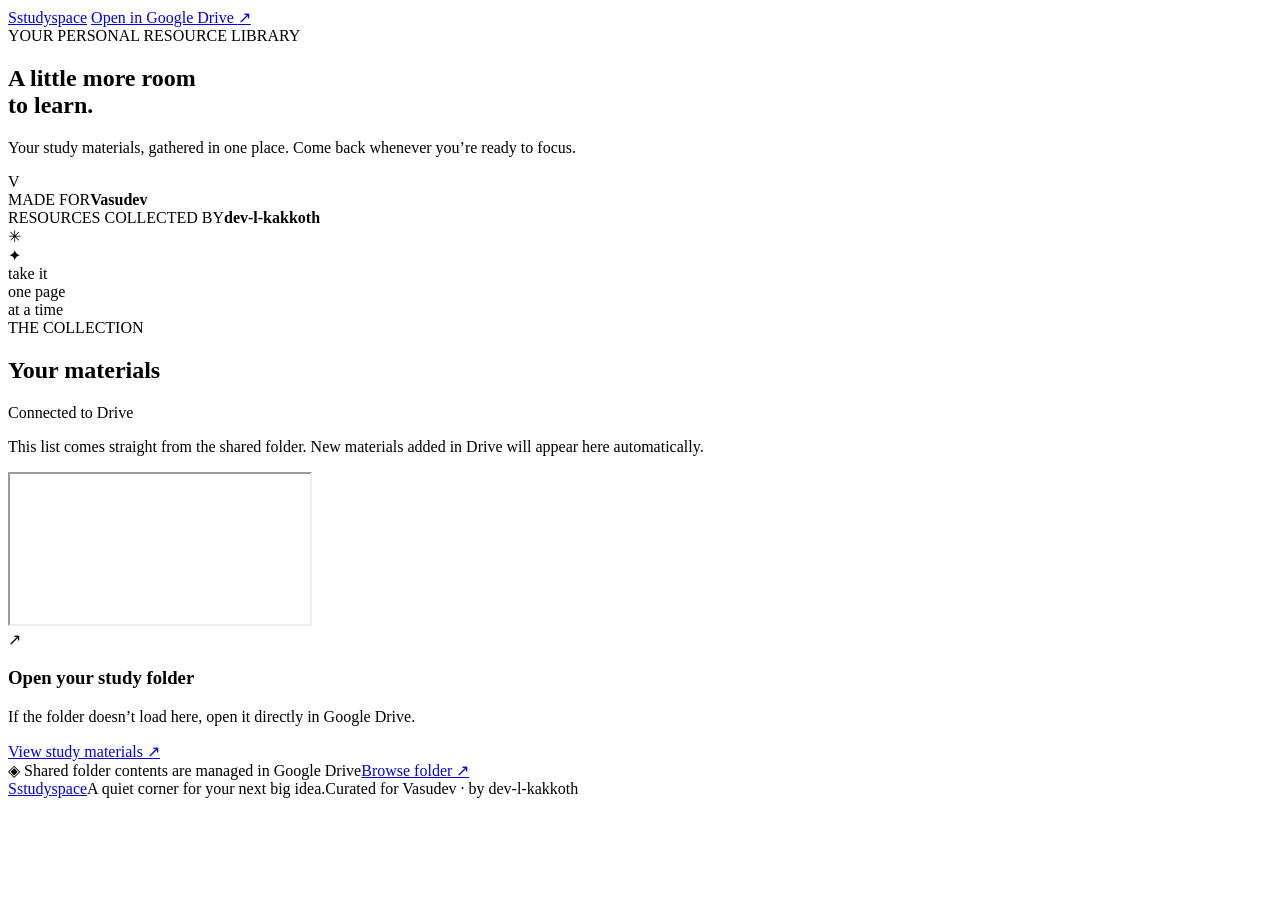
==== index.html @ fa64fc09 "Add index.html" ====
<!doctype html>
<html lang="en">
<head>
  <meta charset="utf-8" />
  <meta name="viewport" content="width=device-width, initial-scale=1" />
  <meta name="theme-color" content="#f7f5f0" />
  <meta name="description" content="A live collection of study materials for Vasudev, collected by dev-l-kakkoth." />
  <title>Study Space — Vasudev</title>
  <link rel="preconnect" href="https://fonts.googleapis.com">
  <link rel="preconnect" href="https://fonts.gstatic.com" crossorigin>
  <link href="https://fonts.googleapis.com/css2?family=DM+Sans:wght@400;500;600;700&family=Manrope:wght@400;500;600;700;800&display=swap" rel="stylesheet">
  <link rel="stylesheet" href="/styles.css" />
</head>
<body>
  <div class="page-shell">
    <header class="topbar">
      <a class="brand" href="#top" aria-label="Study Space home"><span class="brand-mark">S</span><span>study<span class="brand-light">space</span></span></a>
      <a class="drive-link" href="https://drive.google.com/drive/folders/1Q37NR6FS7buumV18U5kVB9_10embkofm" target="_blank" rel="noreferrer">Open in Google Drive <span aria-hidden="true">↗</span></a>
    </header>

    <main id="top">
      <section class="hero">
        <div class="hero-copy">
          <div class="eyebrow"><span class="eyebrow-dot"></span> YOUR PERSONAL RESOURCE LIBRARY</div>
          <h1>A little more room<br>to <span>learn.</span></h1>
          <p class="intro">Your study materials, gathered in one place. Come back whenever you’re ready to focus.</p>
          <div class="byline"><div class="avatar">V</div><div><span class="byline-label">MADE FOR</span><strong>Vasudev</strong></div><span class="byline-divider"></span><div><span class="byline-label">RESOURCES COLLECTED BY</span><strong>dev-l-kakkoth</strong></div></div>
        </div>
        <div class="hero-art" aria-hidden="true"><div class="sun"></div><div class="orbit orbit-one"></div><div class="orbit orbit-two"></div><div class="book book-back"></div><div class="book book-front"><span></span><span></span><span></span></div><div class="sparkle sparkle-one">✳</div><div class="sparkle sparkle-two">✦</div><div class="art-note">take it<br>one page<br>at a time</div></div>
      </section>

      <section class="library" aria-labelledby="library-title">
        <div class="section-heading"><div><div class="section-kicker">THE COLLECTION</div><h2 id="library-title">Your materials</h2></div><div class="sync-pill"><span class="pulse"></span> Connected to Drive</div></div>
        <p class="section-description">This list comes straight from the shared folder. New materials added in Drive will appear here automatically.</p>
        <div class="drive-frame"><iframe title="Vasudev's study materials from Google Drive" src="https://drive.google.com/embeddedfolderview?id=1Q37NR6FS7buumV18U5kVB9_10embkofm#list" loading="lazy" referrerpolicy="no-referrer-when-downgrade" allow="clipboard-read; clipboard-write"></iframe><div class="frame-fallback"><div class="fallback-icon">↗</div><h3>Open your study folder</h3><p>If the folder doesn’t load here, open it directly in Google Drive.</p><a class="button" href="https://drive.google.com/drive/folders/1Q37NR6FS7buumV18U5kVB9_10embkofm" target="_blank" rel="noreferrer">View study materials <span>↗</span></a></div></div>
        <div class="library-foot"><span><span class="lock-icon">◈</span> Shared folder contents are managed in Google Drive</span><a href="https://drive.google.com/drive/folders/1Q37NR6FS7buumV18U5kVB9_10embkofm" target="_blank" rel="noreferrer">Browse folder ↗</a></div>
      </section>
    </main>
    <footer><a class="brand footer-brand" href="#top"><span class="brand-mark">S</span><span>study<span class="brand-light">space</span></span></a><span>A quiet corner for your next big idea.</span><span>Curated for Vasudev · by dev-l-kakkoth</span></footer>
  </div>
</body>
</html>
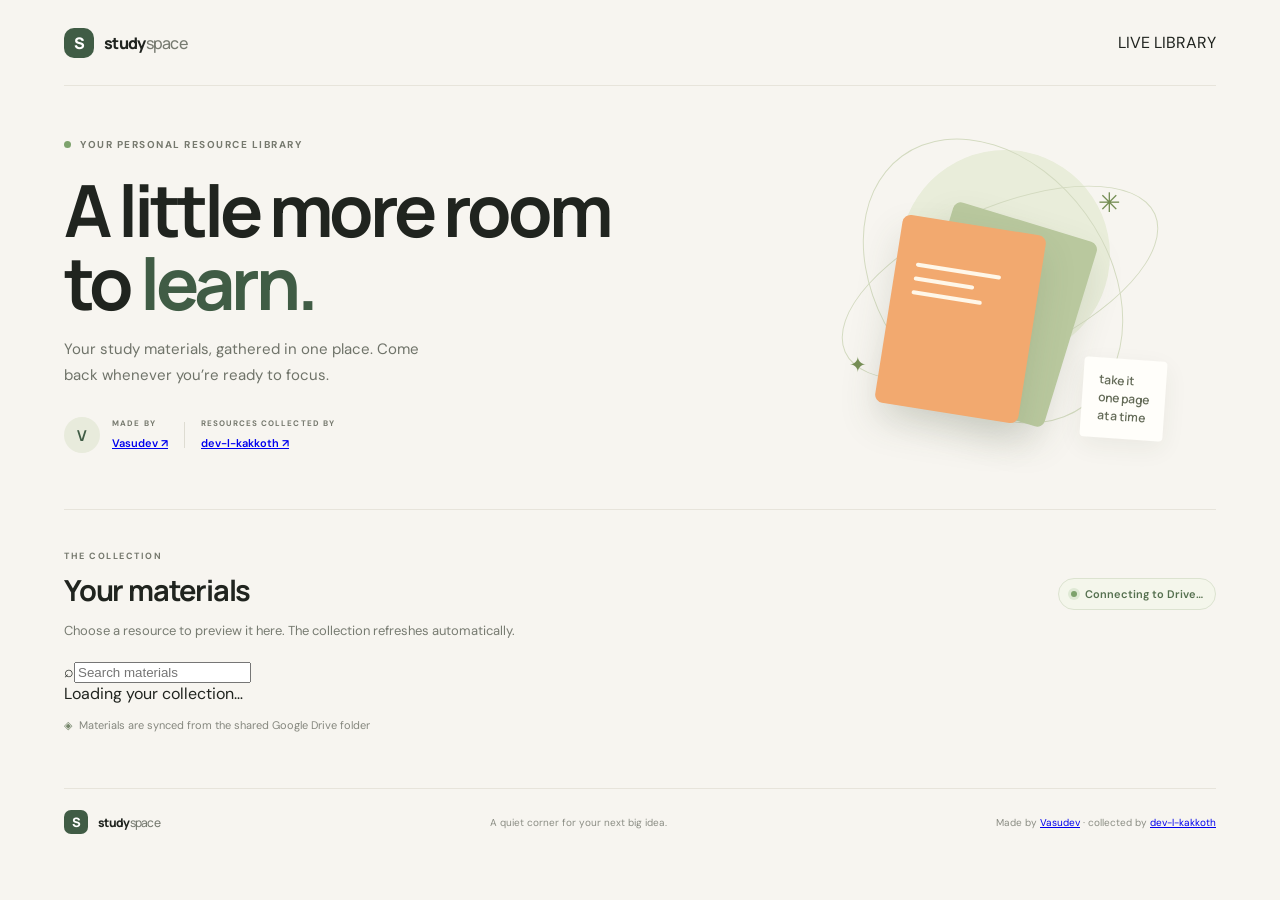
==== commit 48e89ed1: "Update index.html for on-site previews" ====
--- a/index.html
+++ b/index.html
@@ -4,40 +4,32 @@
   <meta charset="utf-8" />
   <meta name="viewport" content="width=device-width, initial-scale=1" />
   <meta name="theme-color" content="#f7f5f0" />
-  <meta name="description" content="A live collection of study materials for Vasudev, collected by dev-l-kakkoth." />
+  <meta name="description" content="Study materials for Vasudev, collected by dev-l-kakkoth." />
   <title>Study Space — Vasudev</title>
-  <link rel="preconnect" href="https://fonts.googleapis.com">
-  <link rel="preconnect" href="https://fonts.gstatic.com" crossorigin>
+  <link rel="preconnect" href="https://fonts.googleapis.com"><link rel="preconnect" href="https://fonts.gstatic.com" crossorigin>
   <link href="https://fonts.googleapis.com/css2?family=DM+Sans:wght@400;500;600;700&family=Manrope:wght@400;500;600;700;800&display=swap" rel="stylesheet">
   <link rel="stylesheet" href="/styles.css" />
 </head>
 <body>
   <div class="page-shell">
-    <header class="topbar">
-      <a class="brand" href="#top" aria-label="Study Space home"><span class="brand-mark">S</span><span>study<span class="brand-light">space</span></span></a>
-      <a class="drive-link" href="https://drive.google.com/drive/folders/1Q37NR6FS7buumV18U5kVB9_10embkofm" target="_blank" rel="noreferrer">Open in Google Drive <span aria-hidden="true">↗</span></a>
-    </header>
-
+    <header class="topbar"><a class="brand" href="#top" aria-label="Study Space home"><span class="brand-mark">S</span><span>study<span class="brand-light">space</span></span></a><span class="live-label"><i></i> LIVE LIBRARY</span></header>
     <main id="top">
       <section class="hero">
-        <div class="hero-copy">
-          <div class="eyebrow"><span class="eyebrow-dot"></span> YOUR PERSONAL RESOURCE LIBRARY</div>
-          <h1>A little more room<br>to <span>learn.</span></h1>
-          <p class="intro">Your study materials, gathered in one place. Come back whenever you’re ready to focus.</p>
-          <div class="byline"><div class="avatar">V</div><div><span class="byline-label">MADE FOR</span><strong>Vasudev</strong></div><span class="byline-divider"></span><div><span class="byline-label">RESOURCES COLLECTED BY</span><strong>dev-l-kakkoth</strong></div></div>
+        <div class="hero-copy"><div class="eyebrow"><span class="eyebrow-dot"></span> YOUR PERSONAL RESOURCE LIBRARY</div><h1>A little more room<br>to <span>learn.</span></h1><p class="intro">Your study materials, gathered in one place. Come back whenever you’re ready to focus.</p>
+          <div class="byline"><div class="avatar">V</div><div><span class="byline-label">MADE BY</span><strong><a href="https://vasudevonden.in" target="_blank" rel="noreferrer">Vasudev ↗</a></strong></div><span class="byline-divider"></span><div><span class="byline-label">RESOURCES COLLECTED BY</span><strong><a href="https://dev-l-kakkoth.in" target="_blank" rel="noreferrer">dev-l-kakkoth ↗</a></strong></div></div>
         </div>
         <div class="hero-art" aria-hidden="true"><div class="sun"></div><div class="orbit orbit-one"></div><div class="orbit orbit-two"></div><div class="book book-back"></div><div class="book book-front"><span></span><span></span><span></span></div><div class="sparkle sparkle-one">✳</div><div class="sparkle sparkle-two">✦</div><div class="art-note">take it<br>one page<br>at a time</div></div>
       </section>
-
-      <section class="library" aria-labelledby="library-title">
-        <div class="section-heading"><div><div class="section-kicker">THE COLLECTION</div><h2 id="library-title">Your materials</h2></div><div class="sync-pill"><span class="pulse"></span> Connected to Drive</div></div>
-        <p class="section-description">This list comes straight from the shared folder. New materials added in Drive will appear here automatically.</p>
-        <div class="drive-frame"><iframe title="Vasudev's study materials from Google Drive" src="https://drive.google.com/embeddedfolderview?id=1Q37NR6FS7buumV18U5kVB9_10embkofm#list" loading="lazy" referrerpolicy="no-referrer-when-downgrade" allow="clipboard-read; clipboard-write"></iframe><div class="frame-fallback"><div class="fallback-icon">↗</div><h3>Open your study folder</h3><p>If the folder doesn’t load here, open it directly in Google Drive.</p><a class="button" href="https://drive.google.com/drive/folders/1Q37NR6FS7buumV18U5kVB9_10embkofm" target="_blank" rel="noreferrer">View study materials <span>↗</span></a></div></div>
-        <div class="library-foot"><span><span class="lock-icon">◈</span> Shared folder contents are managed in Google Drive</span><a href="https://drive.google.com/drive/folders/1Q37NR6FS7buumV18U5kVB9_10embkofm" target="_blank" rel="noreferrer">Browse folder ↗</a></div>
+      <section class="library" aria-labelledby="library-title"><div class="section-heading"><div><div class="section-kicker">THE COLLECTION</div><h2 id="library-title">Your materials</h2></div><div class="sync-pill"><span class="pulse"></span><span id="sync-label">Connecting to Drive…</span></div></div>
+        <div class="library-controls"><p class="section-description">Choose a resource to preview it here. The collection refreshes automatically.</p><label class="search-box"><span>⌕</span><input id="search" type="search" placeholder="Search materials" aria-label="Search materials"></label></div>
+        <div id="status" class="status" role="status">Loading your collection…</div><div id="file-list" class="file-list" aria-live="polite"></div>
+        <div class="library-foot"><span><span class="lock-icon">◈</span> Materials are synced from the shared Google Drive folder</span><span id="updated-at"></span></div>
       </section>
     </main>
-    <footer><a class="brand footer-brand" href="#top"><span class="brand-mark">S</span><span>study<span class="brand-light">space</span></span></a><span>A quiet corner for your next big idea.</span><span>Curated for Vasudev · by dev-l-kakkoth</span></footer>
+    <footer><a class="brand footer-brand" href="#top"><span class="brand-mark">S</span><span>study<span class="brand-light">space</span></span></a><span>A quiet corner for your next big idea.</span><span>Made by <a href="https://vasudevonden.in" target="_blank" rel="noreferrer">Vasudev</a> · collected by <a href="https://dev-l-kakkoth.in" target="_blank" rel="noreferrer">dev-l-kakkoth</a></span></footer>
   </div>
+  <dialog id="preview" class="preview"><div class="preview-bar"><div><span class="preview-kicker">RESOURCE PREVIEW</span><h2 id="preview-title">Material</h2></div><button id="close-preview" class="close-button" aria-label="Close preview">×</button></div><iframe id="preview-frame" title="Study material preview" allow="autoplay"></iframe><div class="preview-foot"><span>Previewing inside Study Space</span><a id="open-drive" target="_blank" rel="noreferrer">Open source ↗</a></div></dialog>
+  <script src="/app.js" defer></script>
 </body>
 </html>
 
--- a/styles.css
+++ b/styles.css
@@ -0,0 +1,4 @@
+:root{--ink:#20241f;--muted:#777b71;--paper:#f7f5f0;--white:#fffefa;--green:#405c45;--lime:#cadc88;--line:#e7e4db}*{box-sizing:border-box}html{scroll-behavior:smooth}body{margin:0;background:var(--paper);color:var(--ink);font-family:'DM Sans',sans-serif;-webkit-font-smoothing:antialiased}.page-shell{max-width:1280px;margin:auto;padding:0 64px}.topbar{height:86px;display:flex;align-items:center;justify-content:space-between;border-bottom:1px solid var(--line)}.brand{display:inline-flex;align-items:center;gap:10px;color:var(--ink);font-family:Manrope,sans-serif;font-size:16px;font-weight:800;text-decoration:none;letter-spacing:-.7px}.brand-mark{width:30px;height:30px;border-radius:10px;background:var(--green);color:#fff;display:grid;place-items:center;font-size:16px}.brand-light{font-weight:500;color:#777b71}.drive-link{color:var(--ink);font-size:13px;text-decoration:none;font-weight:600}.drive-link span{padding-left:7px;color:var(--green)}.hero{min-height:410px;display:flex;align-items:center;justify-content:space-between;position:relative;overflow:hidden}.hero-copy{padding:52px 0 56px;position:relative;z-index:1}.eyebrow,.section-kicker,.byline-label{font-size:10px;font-weight:700;letter-spacing:1.5px;color:#76796e}.eyebrow{display:flex;align-items:center;gap:9px}.eyebrow-dot,.pulse{width:7px;height:7px;border-radius:50%;background:#7da26c}.hero h1{font:700 clamp(46px,6vw,72px)/1.02 Manrope,sans-serif;letter-spacing:-4px;margin:22px 0 16px}.hero h1 span{color:var(--green)}.intro{font-size:15px;line-height:1.75;color:#6f7369;max-width:390px;margin:0}.byline{margin-top:29px;display:flex;align-items:center;gap:12px}.avatar{width:36px;height:36px;border-radius:50%;background:#e8ebdc;color:var(--green);display:grid;place-items:center;font:700 15px Manrope}.byline-label{display:block;font-size:8px;letter-spacing:1.1px;margin-bottom:3px}.byline strong{font-size:11px;font-weight:600}.byline-divider{height:26px;width:1px;background:#dedcd2;margin:0 4px}.hero-art{width:390px;height:340px;position:absolute;right:4%;top:36px}.sun{position:absolute;width:210px;height:210px;border-radius:50%;background:#e9edda;right:60px;top:28px}.orbit{position:absolute;border:1px solid #d4dbc1;border-radius:50%;transform:rotate(-24deg)}.orbit-one{width:340px;height:150px;right:0;top:86px}.orbit-two{width:310px;height:230px;right:22px;top:44px;transform:rotate(54deg)}.book{position:absolute;transform:rotate(9deg);border-radius:8px;box-shadow:0 18px 36px #44513525}.book-back{width:150px;height:193px;background:#b9c89e;right:96px;top:96px;transform:rotate(17deg)}.book-front{width:145px;height:190px;background:#f2a96f;right:137px;top:102px;padding:46px 20px}.book-front span{display:block;height:4px;background:#fff7e9;border-radius:2px;margin-bottom:10px;width:82%}.book-front span:nth-child(2){width:58%}.book-front span:nth-child(3){width:68%}.sparkle{position:absolute;color:#758d54}.sparkle-one{font-size:27px;right:49px;top:63px}.sparkle-two{font-size:21px;right:303px;top:229px}.art-note{position:absolute;right:5px;bottom:23px;background:#fffefa;padding:13px 16px;border-radius:4px;box-shadow:0 8px 25px #30381c10;font:600 12px/1.5 Manrope;color:#646b58;transform:rotate(4deg)}.library{border-top:1px solid var(--line);padding:40px 0 56px}.section-heading{display:flex;align-items:end;justify-content:space-between}.section-kicker{font-size:9px}.section-heading h2{font:700 29px Manrope,sans-serif;letter-spacing:-1.2px;margin:8px 0 0}.sync-pill{border:1px solid #dce3d0;border-radius:20px;padding:8px 12px;display:flex;align-items:center;gap:8px;color:#55704f;font-size:11px;font-weight:600;background:#f4f6eb}.pulse{width:6px;height:6px;box-shadow:0 0 0 3px #dfe9d5}.section-description{color:#777b71;font-size:13px;margin:12px 0 22px}.drive-frame{width:100%;height:440px;position:relative;background:var(--white);border:1px solid #e7e4dc;border-radius:12px;overflow:hidden;box-shadow:0 8px 28px #363c2510}.drive-frame iframe{width:100%;height:100%;border:0;background:white}.frame-fallback{display:none;position:absolute;inset:0;background:#fffefa;align-items:center;justify-content:center;flex-direction:column;text-align:center;padding:24px}.fallback-icon{width:44px;height:44px;border-radius:14px;background:#edf0e3;color:var(--green);display:grid;place-items:center;font-size:20px}.frame-fallback h3{font:700 20px Manrope;margin:16px 0 6px}.frame-fallback p{font-size:13px;color:var(--muted);margin:0 0 18px}.button{border-radius:7px;background:var(--green);color:white;padding:12px 16px;text-decoration:none;font-size:12px;font-weight:600}.button span{padding-left:8px}.library-foot{display:flex;justify-content:space-between;align-items:center;color:#85877e;font-size:11px;margin-top:14px}.library-foot a{color:var(--green);text-decoration:none;font-weight:600}.lock-icon{color:#75866b;margin-right:4px}footer{border-top:1px solid var(--line);padding:21px 0 25px;display:flex;align-items:center;justify-content:space-between;color:#8b8d84;font-size:10px}.footer-brand{font-size:12px}.footer-brand .brand-mark{width:24px;height:24px;border-radius:7px;font-size:13px}
+@media(max-width:800px){.page-shell{padding:0 25px}.hero{min-height:370px}.hero-art{right:-120px;opacity:.42}.hero-copy{max-width:430px}.hero h1{font-size:60px}.drive-frame{height:420px}}
+@media(max-width:520px){.page-shell{padding:0 19px}.topbar{height:70px}.brand{font-size:14px}.drive-link{font-size:11px}.hero{min-height:425px;align-items:flex-start}.hero-copy{padding-top:52px}.hero h1{font-size:54px;letter-spacing:-3px}.intro{font-size:14px;max-width:310px}.hero-art{width:290px;right:-143px;top:105px;opacity:.27;transform:scale(.83);transform-origin:top left}.byline{gap:9px}.byline-divider{margin:0 1px}.byline strong{font-size:10px}.byline-label{font-size:7px}.library{padding-top:29px}.section-heading h2{font-size:25px}.sync-pill{font-size:9px;padding:7px 9px}.section-description{font-size:12px;line-height:1.6}.drive-frame{height:400px;border-radius:9px}.library-foot{font-size:9px}.library-foot a{font-size:10px}footer{gap:12px;flex-wrap:wrap}footer>span:nth-child(2){display:none}}
+
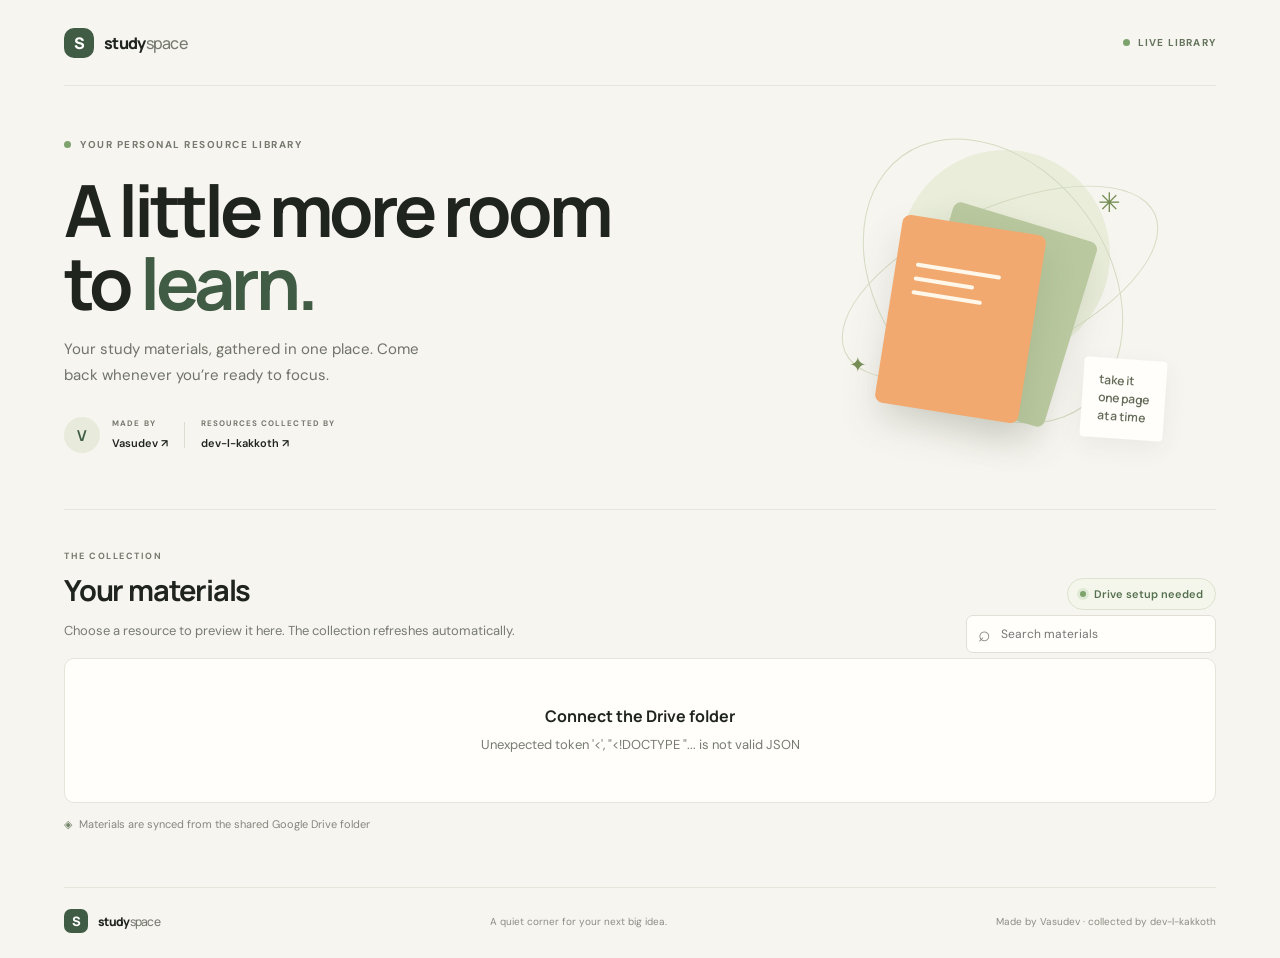
==== commit 8ce21967: "Preview text and source files inside the site" ====
--- a/index.html
+++ b/index.html
@@ -28,7 +28,7 @@
     </main>
     <footer><a class="brand footer-brand" href="#top"><span class="brand-mark">S</span><span>study<span class="brand-light">space</span></span></a><span>A quiet corner for your next big idea.</span><span>Made by <a href="https://vasudevonden.in" target="_blank" rel="noreferrer">Vasudev</a> · collected by <a href="https://dev-l-kakkoth.in" target="_blank" rel="noreferrer">dev-l-kakkoth</a></span></footer>
   </div>
-  <dialog id="preview" class="preview"><div class="preview-bar"><div><span class="preview-kicker">RESOURCE PREVIEW</span><h2 id="preview-title">Material</h2></div><button id="close-preview" class="close-button" aria-label="Close preview">×</button></div><iframe id="preview-frame" title="Study material preview" allow="autoplay"></iframe><div class="preview-foot"><span>Previewing inside Study Space</span><a id="open-drive" target="_blank" rel="noreferrer">Open source ↗</a></div></dialog>
+  <dialog id="preview" class="preview"><div class="preview-bar"><div><span class="preview-kicker">RESOURCE PREVIEW</span><h2 id="preview-title">Material</h2></div><button id="close-preview" class="close-button" aria-label="Close preview">×</button></div><iframe id="preview-frame" title="Study material preview" allow="autoplay"></iframe><pre id="text-preview" hidden></pre><div class="preview-foot"><span>Previewing inside Study Space</span><a id="open-drive" target="_blank" rel="noreferrer">Open source ↗</a></div></dialog>
   <script src="/app.js" defer></script>
 </body>
 </html>
--- a/styles.css
+++ b/styles.css
@@ -1,4 +1,5 @@
 :root{--ink:#20241f;--muted:#777b71;--paper:#f7f5f0;--white:#fffefa;--green:#405c45;--lime:#cadc88;--line:#e7e4db}*{box-sizing:border-box}html{scroll-behavior:smooth}body{margin:0;background:var(--paper);color:var(--ink);font-family:'DM Sans',sans-serif;-webkit-font-smoothing:antialiased}.page-shell{max-width:1280px;margin:auto;padding:0 64px}.topbar{height:86px;display:flex;align-items:center;justify-content:space-between;border-bottom:1px solid var(--line)}.brand{display:inline-flex;align-items:center;gap:10px;color:var(--ink);font-family:Manrope,sans-serif;font-size:16px;font-weight:800;text-decoration:none;letter-spacing:-.7px}.brand-mark{width:30px;height:30px;border-radius:10px;background:var(--green);color:#fff;display:grid;place-items:center;font-size:16px}.brand-light{font-weight:500;color:#777b71}.drive-link{color:var(--ink);font-size:13px;text-decoration:none;font-weight:600}.drive-link span{padding-left:7px;color:var(--green)}.hero{min-height:410px;display:flex;align-items:center;justify-content:space-between;position:relative;overflow:hidden}.hero-copy{padding:52px 0 56px;position:relative;z-index:1}.eyebrow,.section-kicker,.byline-label{font-size:10px;font-weight:700;letter-spacing:1.5px;color:#76796e}.eyebrow{display:flex;align-items:center;gap:9px}.eyebrow-dot,.pulse{width:7px;height:7px;border-radius:50%;background:#7da26c}.hero h1{font:700 clamp(46px,6vw,72px)/1.02 Manrope,sans-serif;letter-spacing:-4px;margin:22px 0 16px}.hero h1 span{color:var(--green)}.intro{font-size:15px;line-height:1.75;color:#6f7369;max-width:390px;margin:0}.byline{margin-top:29px;display:flex;align-items:center;gap:12px}.avatar{width:36px;height:36px;border-radius:50%;background:#e8ebdc;color:var(--green);display:grid;place-items:center;font:700 15px Manrope}.byline-label{display:block;font-size:8px;letter-spacing:1.1px;margin-bottom:3px}.byline strong{font-size:11px;font-weight:600}.byline-divider{height:26px;width:1px;background:#dedcd2;margin:0 4px}.hero-art{width:390px;height:340px;position:absolute;right:4%;top:36px}.sun{position:absolute;width:210px;height:210px;border-radius:50%;background:#e9edda;right:60px;top:28px}.orbit{position:absolute;border:1px solid #d4dbc1;border-radius:50%;transform:rotate(-24deg)}.orbit-one{width:340px;height:150px;right:0;top:86px}.orbit-two{width:310px;height:230px;right:22px;top:44px;transform:rotate(54deg)}.book{position:absolute;transform:rotate(9deg);border-radius:8px;box-shadow:0 18px 36px #44513525}.book-back{width:150px;height:193px;background:#b9c89e;right:96px;top:96px;transform:rotate(17deg)}.book-front{width:145px;height:190px;background:#f2a96f;right:137px;top:102px;padding:46px 20px}.book-front span{display:block;height:4px;background:#fff7e9;border-radius:2px;margin-bottom:10px;width:82%}.book-front span:nth-child(2){width:58%}.book-front span:nth-child(3){width:68%}.sparkle{position:absolute;color:#758d54}.sparkle-one{font-size:27px;right:49px;top:63px}.sparkle-two{font-size:21px;right:303px;top:229px}.art-note{position:absolute;right:5px;bottom:23px;background:#fffefa;padding:13px 16px;border-radius:4px;box-shadow:0 8px 25px #30381c10;font:600 12px/1.5 Manrope;color:#646b58;transform:rotate(4deg)}.library{border-top:1px solid var(--line);padding:40px 0 56px}.section-heading{display:flex;align-items:end;justify-content:space-between}.section-kicker{font-size:9px}.section-heading h2{font:700 29px Manrope,sans-serif;letter-spacing:-1.2px;margin:8px 0 0}.sync-pill{border:1px solid #dce3d0;border-radius:20px;padding:8px 12px;display:flex;align-items:center;gap:8px;color:#55704f;font-size:11px;font-weight:600;background:#f4f6eb}.pulse{width:6px;height:6px;box-shadow:0 0 0 3px #dfe9d5}.section-description{color:#777b71;font-size:13px;margin:12px 0 22px}.drive-frame{width:100%;height:440px;position:relative;background:var(--white);border:1px solid #e7e4dc;border-radius:12px;overflow:hidden;box-shadow:0 8px 28px #363c2510}.drive-frame iframe{width:100%;height:100%;border:0;background:white}.frame-fallback{display:none;position:absolute;inset:0;background:#fffefa;align-items:center;justify-content:center;flex-direction:column;text-align:center;padding:24px}.fallback-icon{width:44px;height:44px;border-radius:14px;background:#edf0e3;color:var(--green);display:grid;place-items:center;font-size:20px}.frame-fallback h3{font:700 20px Manrope;margin:16px 0 6px}.frame-fallback p{font-size:13px;color:var(--muted);margin:0 0 18px}.button{border-radius:7px;background:var(--green);color:white;padding:12px 16px;text-decoration:none;font-size:12px;font-weight:600}.button span{padding-left:8px}.library-foot{display:flex;justify-content:space-between;align-items:center;color:#85877e;font-size:11px;margin-top:14px}.library-foot a{color:var(--green);text-decoration:none;font-weight:600}.lock-icon{color:#75866b;margin-right:4px}footer{border-top:1px solid var(--line);padding:21px 0 25px;display:flex;align-items:center;justify-content:space-between;color:#8b8d84;font-size:10px}.footer-brand{font-size:12px}.footer-brand .brand-mark{width:24px;height:24px;border-radius:7px;font-size:13px}
 @media(max-width:800px){.page-shell{padding:0 25px}.hero{min-height:370px}.hero-art{right:-120px;opacity:.42}.hero-copy{max-width:430px}.hero h1{font-size:60px}.drive-frame{height:420px}}
 @media(max-width:520px){.page-shell{padding:0 19px}.topbar{height:70px}.brand{font-size:14px}.drive-link{font-size:11px}.hero{min-height:425px;align-items:flex-start}.hero-copy{padding-top:52px}.hero h1{font-size:54px;letter-spacing:-3px}.intro{font-size:14px;max-width:310px}.hero-art{width:290px;right:-143px;top:105px;opacity:.27;transform:scale(.83);transform-origin:top left}.byline{gap:9px}.byline-divider{margin:0 1px}.byline strong{font-size:10px}.byline-label{font-size:7px}.library{padding-top:29px}.section-heading h2{font-size:25px}.sync-pill{font-size:9px;padding:7px 9px}.section-description{font-size:12px;line-height:1.6}.drive-frame{height:400px;border-radius:9px}.library-foot{font-size:9px}.library-foot a{font-size:10px}footer{gap:12px;flex-wrap:wrap}footer>span:nth-child(2){display:none}}
+.file-info strong,.byline a,footer a{color:inherit;text-decoration:none}.byline a:hover,footer a:hover{color:var(--green);text-decoration:underline}.live-label{font-size:10px;letter-spacing:1.2px;font-weight:700;color:#64745c;display:flex;align-items:center;gap:8px}.live-label i{display:block;width:7px;height:7px;border-radius:50%;background:#7da26c}.library-controls{display:flex;align-items:center;justify-content:space-between;gap:20px}.library-controls .section-description{margin:12px 0 19px}.search-box{height:38px;width:min(250px,40%);border:1px solid #e1dfd6;background:#fffefa;border-radius:7px;display:flex;align-items:center;padding:0 11px;gap:8px;color:#85877e}.search-box span{font-size:21px;line-height:1}.search-box input{border:0;outline:0;background:transparent;width:100%;font:12px 'DM Sans',sans-serif;color:var(--ink)}.status{min-height:145px;background:#fffefa;border:1px solid #e7e4dc;border-radius:10px;display:flex;flex-direction:column;align-items:center;justify-content:center;gap:8px;color:#777b71;font-size:13px;text-align:center;padding:24px}.status[hidden]{display:none}.status strong{font:700 16px Manrope;color:var(--ink)}.status span{max-width:440px;line-height:1.6}.file-list{display:grid;grid-template-columns:repeat(2,minmax(0,1fr));gap:10px}.file-card{min-width:0;min-height:77px;text-align:left;display:flex;align-items:center;gap:13px;padding:13px;background:#fffefa;border:1px solid #e7e4dc;border-radius:9px;cursor:pointer;color:var(--ink);transition:border-color .15s,transform .15s,box-shadow .15s;font-family:inherit}.file-card:hover{border-color:#aab89a;transform:translateY(-1px);box-shadow:0 6px 16px #363c250c}.file-icon{flex:0 0 40px;height:44px;border-radius:7px;display:grid;place-items:center;font-size:9px;font-weight:700;letter-spacing:.3px;background:#f4e9e0;color:#a45d3e}.file-icon.docs{background:#e8eef7;color:#5172a4}.file-icon.sheets{background:#e7f0e5;color:#5b8051}.file-icon.slides{background:#f7ede0;color:#a8773e}.file-icon.image{background:#eee9f5;color:#7964a0}.file-icon.folder{background:#f4f0df;color:#95804b}.file-icon.other{background:#eeeee9;color:#73766b}.file-info{min-width:0;flex:1}.file-info strong{display:block;overflow:hidden;text-overflow:ellipsis;white-space:nowrap;font-size:12px;font-weight:600}.file-info small{display:block;margin-top:6px;color:#8a8d83;font-size:10px}.file-action{font-size:10px;color:#66745c;white-space:nowrap;font-weight:600}.file-action b{font-size:13px;margin-left:3px}.preview{padding:0;width:min(1000px,calc(100vw - 32px));height:min(760px,calc(100vh - 32px));max-width:none;max-height:none;border:0;border-radius:12px;background:#f7f5f0;box-shadow:0 24px 80px #15181155;overflow:hidden}.preview::backdrop{background:#1820189c;backdrop-filter:blur(3px)}.preview-bar{height:68px;padding:0 20px;display:flex;justify-content:space-between;align-items:center;background:#fffefa;border-bottom:1px solid var(--line)}.preview-bar h2{font:700 15px Manrope;margin:3px 0 0;max-width:min(75vw,750px);overflow:hidden;text-overflow:ellipsis;white-space:nowrap}.preview-kicker{font-size:8px;font-weight:700;letter-spacing:1.2px;color:#82867b}.close-button{border:0;background:#f1f0e9;color:#555a50;border-radius:50%;width:34px;height:34px;font-size:24px;cursor:pointer}.preview iframe{display:block;border:0;background:#ecebe6;width:100%;height:calc(100% - 112px)}.preview-foot{height:44px;display:flex;align-items:center;justify-content:space-between;padding:0 16px;color:#85877e;font-size:10px}.preview-foot a{color:var(--green);font-weight:600;text-decoration:none}@media(max-width:650px){.file-list{grid-template-columns:1fr}.library-controls{align-items:flex-start;flex-direction:column;gap:0}.search-box{width:100%;margin-bottom:14px}.file-action{font-size:9px}.preview{height:calc(100vh - 20px);width:calc(100vw - 20px)}.preview-bar{padding:0 13px}.library-foot{gap:12px;align-items:flex-start;flex-direction:column}}
 
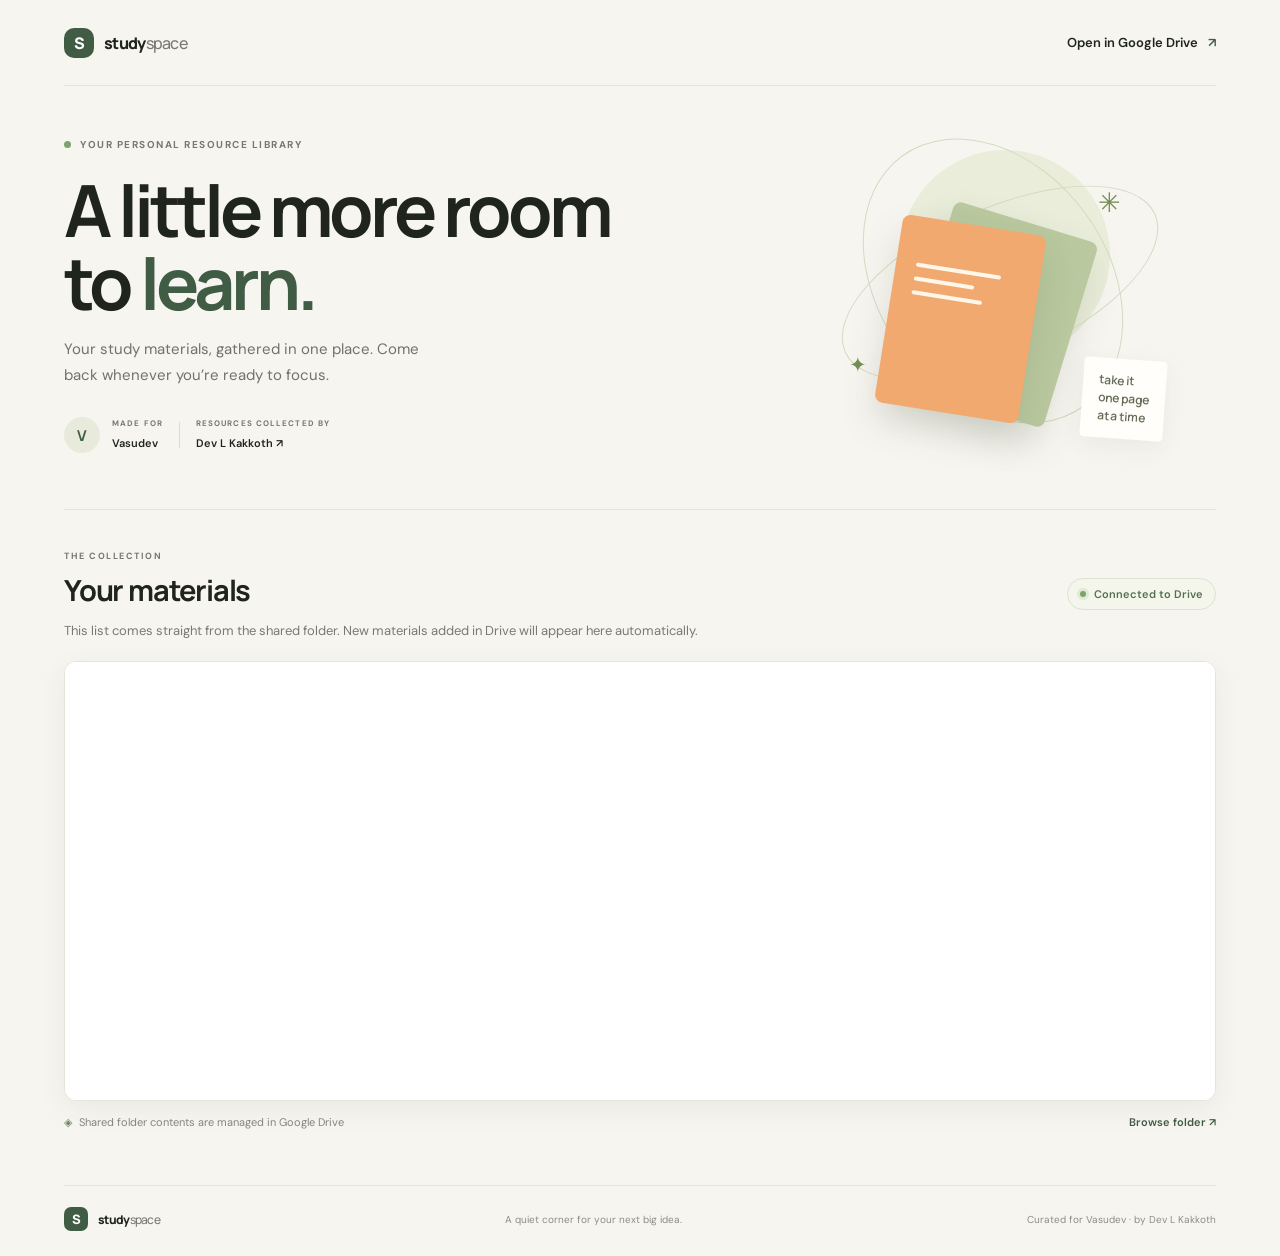
==== commit 90b758f7: "Update resource collector attribution and link" ====
--- a/index.html
+++ b/index.html
@@ -4,32 +4,40 @@
   <meta charset="utf-8" />
   <meta name="viewport" content="width=device-width, initial-scale=1" />
   <meta name="theme-color" content="#f7f5f0" />
-  <meta name="description" content="Study materials for Vasudev, collected by dev-l-kakkoth." />
+  <meta name="description" content="A live collection of study materials for Vasudev, collected by Dev L Kakkoth." />
   <title>Study Space — Vasudev</title>
-  <link rel="preconnect" href="https://fonts.googleapis.com"><link rel="preconnect" href="https://fonts.gstatic.com" crossorigin>
+  <link rel="preconnect" href="https://fonts.googleapis.com">
+  <link rel="preconnect" href="https://fonts.gstatic.com" crossorigin>
   <link href="https://fonts.googleapis.com/css2?family=DM+Sans:wght@400;500;600;700&family=Manrope:wght@400;500;600;700;800&display=swap" rel="stylesheet">
   <link rel="stylesheet" href="/styles.css" />
 </head>
 <body>
   <div class="page-shell">
-    <header class="topbar"><a class="brand" href="#top" aria-label="Study Space home"><span class="brand-mark">S</span><span>study<span class="brand-light">space</span></span></a><span class="live-label"><i></i> LIVE LIBRARY</span></header>
+    <header class="topbar">
+      <a class="brand" href="#top" aria-label="Study Space home"><span class="brand-mark">S</span><span>study<span class="brand-light">space</span></span></a>
+      <a class="drive-link" href="https://drive.google.com/drive/folders/1Q37NR6FS7buumV18U5kVB9_10embkofm" target="_blank" rel="noreferrer">Open in Google Drive <span aria-hidden="true">↗</span></a>
+    </header>
+
     <main id="top">
       <section class="hero">
-        <div class="hero-copy"><div class="eyebrow"><span class="eyebrow-dot"></span> YOUR PERSONAL RESOURCE LIBRARY</div><h1>A little more room<br>to <span>learn.</span></h1><p class="intro">Your study materials, gathered in one place. Come back whenever you’re ready to focus.</p>
-          <div class="byline"><div class="avatar">V</div><div><span class="byline-label">MADE BY</span><strong><a href="https://vasudevonden.in" target="_blank" rel="noreferrer">Vasudev ↗</a></strong></div><span class="byline-divider"></span><div><span class="byline-label">RESOURCES COLLECTED BY</span><strong><a href="https://dev-l-kakkoth.in" target="_blank" rel="noreferrer">dev-l-kakkoth ↗</a></strong></div></div>
+        <div class="hero-copy">
+          <div class="eyebrow"><span class="eyebrow-dot"></span> YOUR PERSONAL RESOURCE LIBRARY</div>
+          <h1>A little more room<br>to <span>learn.</span></h1>
+          <p class="intro">Your study materials, gathered in one place. Come back whenever you’re ready to focus.</p>
+          <div class="byline"><div class="avatar">V</div><div><span class="byline-label">MADE FOR</span><strong>Vasudev</strong></div><span class="byline-divider"></span><div><span class="byline-label">RESOURCES COLLECTED BY</span><strong><a href="https://devlkakkoth.in" target="_blank" rel="noreferrer">Dev L Kakkoth ↗</a></strong></div></div>
         </div>
         <div class="hero-art" aria-hidden="true"><div class="sun"></div><div class="orbit orbit-one"></div><div class="orbit orbit-two"></div><div class="book book-back"></div><div class="book book-front"><span></span><span></span><span></span></div><div class="sparkle sparkle-one">✳</div><div class="sparkle sparkle-two">✦</div><div class="art-note">take it<br>one page<br>at a time</div></div>
       </section>
-      <section class="library" aria-labelledby="library-title"><div class="section-heading"><div><div class="section-kicker">THE COLLECTION</div><h2 id="library-title">Your materials</h2></div><div class="sync-pill"><span class="pulse"></span><span id="sync-label">Connecting to Drive…</span></div></div>
-        <div class="library-controls"><p class="section-description">Choose a resource to preview it here. The collection refreshes automatically.</p><label class="search-box"><span>⌕</span><input id="search" type="search" placeholder="Search materials" aria-label="Search materials"></label></div>
-        <div id="status" class="status" role="status">Loading your collection…</div><div id="file-list" class="file-list" aria-live="polite"></div>
-        <div class="library-foot"><span><span class="lock-icon">◈</span> Materials are synced from the shared Google Drive folder</span><span id="updated-at"></span></div>
+
+      <section class="library" aria-labelledby="library-title">
+        <div class="section-heading"><div><div class="section-kicker">THE COLLECTION</div><h2 id="library-title">Your materials</h2></div><div class="sync-pill"><span class="pulse"></span> Connected to Drive</div></div>
+        <p class="section-description">This list comes straight from the shared folder. New materials added in Drive will appear here automatically.</p>
+        <div class="drive-frame"><iframe title="Vasudev's study materials from Google Drive" src="https://drive.google.com/embeddedfolderview?id=1Q37NR6FS7buumV18U5kVB9_10embkofm#list" loading="lazy" referrerpolicy="no-referrer-when-downgrade" allow="clipboard-read; clipboard-write"></iframe><div class="frame-fallback"><div class="fallback-icon">↗</div><h3>Open your study folder</h3><p>If the folder doesn’t load here, open it directly in Google Drive.</p><a class="button" href="https://drive.google.com/drive/folders/1Q37NR6FS7buumV18U5kVB9_10embkofm" target="_blank" rel="noreferrer">View study materials <span>↗</span></a></div></div>
+        <div class="library-foot"><span><span class="lock-icon">◈</span> Shared folder contents are managed in Google Drive</span><a href="https://drive.google.com/drive/folders/1Q37NR6FS7buumV18U5kVB9_10embkofm" target="_blank" rel="noreferrer">Browse folder ↗</a></div>
       </section>
     </main>
-    <footer><a class="brand footer-brand" href="#top"><span class="brand-mark">S</span><span>study<span class="brand-light">space</span></span></a><span>A quiet corner for your next big idea.</span><span>Made by <a href="https://vasudevonden.in" target="_blank" rel="noreferrer">Vasudev</a> · collected by <a href="https://dev-l-kakkoth.in" target="_blank" rel="noreferrer">dev-l-kakkoth</a></span></footer>
+    <footer><a class="brand footer-brand" href="#top"><span class="brand-mark">S</span><span>study<span class="brand-light">space</span></span></a><span>A quiet corner for your next big idea.</span><span>Curated for Vasudev · by <a href="https://devlkakkoth.in" target="_blank" rel="noreferrer">Dev L Kakkoth</a></span></footer>
   </div>
-  <dialog id="preview" class="preview"><div class="preview-bar"><div><span class="preview-kicker">RESOURCE PREVIEW</span><h2 id="preview-title">Material</h2></div><button id="close-preview" class="close-button" aria-label="Close preview">×</button></div><iframe id="preview-frame" title="Study material preview" allow="autoplay"></iframe><pre id="text-preview" hidden></pre><div class="preview-foot"><span>Previewing inside Study Space</span><a id="open-drive" target="_blank" rel="noreferrer">Open source ↗</a></div></dialog>
-  <script src="/app.js" defer></script>
 </body>
 </html>
 
--- a/styles.css
+++ b/styles.css
@@ -2,4 +2,5 @@
 @media(max-width:800px){.page-shell{padding:0 25px}.hero{min-height:370px}.hero-art{right:-120px;opacity:.42}.hero-copy{max-width:430px}.hero h1{font-size:60px}.drive-frame{height:420px}}
 @media(max-width:520px){.page-shell{padding:0 19px}.topbar{height:70px}.brand{font-size:14px}.drive-link{font-size:11px}.hero{min-height:425px;align-items:flex-start}.hero-copy{padding-top:52px}.hero h1{font-size:54px;letter-spacing:-3px}.intro{font-size:14px;max-width:310px}.hero-art{width:290px;right:-143px;top:105px;opacity:.27;transform:scale(.83);transform-origin:top left}.byline{gap:9px}.byline-divider{margin:0 1px}.byline strong{font-size:10px}.byline-label{font-size:7px}.library{padding-top:29px}.section-heading h2{font-size:25px}.sync-pill{font-size:9px;padding:7px 9px}.section-description{font-size:12px;line-height:1.6}.drive-frame{height:400px;border-radius:9px}.library-foot{font-size:9px}.library-foot a{font-size:10px}footer{gap:12px;flex-wrap:wrap}footer>span:nth-child(2){display:none}}
 .file-info strong,.byline a,footer a{color:inherit;text-decoration:none}.byline a:hover,footer a:hover{color:var(--green);text-decoration:underline}.live-label{font-size:10px;letter-spacing:1.2px;font-weight:700;color:#64745c;display:flex;align-items:center;gap:8px}.live-label i{display:block;width:7px;height:7px;border-radius:50%;background:#7da26c}.library-controls{display:flex;align-items:center;justify-content:space-between;gap:20px}.library-controls .section-description{margin:12px 0 19px}.search-box{height:38px;width:min(250px,40%);border:1px solid #e1dfd6;background:#fffefa;border-radius:7px;display:flex;align-items:center;padding:0 11px;gap:8px;color:#85877e}.search-box span{font-size:21px;line-height:1}.search-box input{border:0;outline:0;background:transparent;width:100%;font:12px 'DM Sans',sans-serif;color:var(--ink)}.status{min-height:145px;background:#fffefa;border:1px solid #e7e4dc;border-radius:10px;display:flex;flex-direction:column;align-items:center;justify-content:center;gap:8px;color:#777b71;font-size:13px;text-align:center;padding:24px}.status[hidden]{display:none}.status strong{font:700 16px Manrope;color:var(--ink)}.status span{max-width:440px;line-height:1.6}.file-list{display:grid;grid-template-columns:repeat(2,minmax(0,1fr));gap:10px}.file-card{min-width:0;min-height:77px;text-align:left;display:flex;align-items:center;gap:13px;padding:13px;background:#fffefa;border:1px solid #e7e4dc;border-radius:9px;cursor:pointer;color:var(--ink);transition:border-color .15s,transform .15s,box-shadow .15s;font-family:inherit}.file-card:hover{border-color:#aab89a;transform:translateY(-1px);box-shadow:0 6px 16px #363c250c}.file-icon{flex:0 0 40px;height:44px;border-radius:7px;display:grid;place-items:center;font-size:9px;font-weight:700;letter-spacing:.3px;background:#f4e9e0;color:#a45d3e}.file-icon.docs{background:#e8eef7;color:#5172a4}.file-icon.sheets{background:#e7f0e5;color:#5b8051}.file-icon.slides{background:#f7ede0;color:#a8773e}.file-icon.image{background:#eee9f5;color:#7964a0}.file-icon.folder{background:#f4f0df;color:#95804b}.file-icon.other{background:#eeeee9;color:#73766b}.file-info{min-width:0;flex:1}.file-info strong{display:block;overflow:hidden;text-overflow:ellipsis;white-space:nowrap;font-size:12px;font-weight:600}.file-info small{display:block;margin-top:6px;color:#8a8d83;font-size:10px}.file-action{font-size:10px;color:#66745c;white-space:nowrap;font-weight:600}.file-action b{font-size:13px;margin-left:3px}.preview{padding:0;width:min(1000px,calc(100vw - 32px));height:min(760px,calc(100vh - 32px));max-width:none;max-height:none;border:0;border-radius:12px;background:#f7f5f0;box-shadow:0 24px 80px #15181155;overflow:hidden}.preview::backdrop{background:#1820189c;backdrop-filter:blur(3px)}.preview-bar{height:68px;padding:0 20px;display:flex;justify-content:space-between;align-items:center;background:#fffefa;border-bottom:1px solid var(--line)}.preview-bar h2{font:700 15px Manrope;margin:3px 0 0;max-width:min(75vw,750px);overflow:hidden;text-overflow:ellipsis;white-space:nowrap}.preview-kicker{font-size:8px;font-weight:700;letter-spacing:1.2px;color:#82867b}.close-button{border:0;background:#f1f0e9;color:#555a50;border-radius:50%;width:34px;height:34px;font-size:24px;cursor:pointer}.preview iframe{display:block;border:0;background:#ecebe6;width:100%;height:calc(100% - 112px)}.preview-foot{height:44px;display:flex;align-items:center;justify-content:space-between;padding:0 16px;color:#85877e;font-size:10px}.preview-foot a{color:var(--green);font-weight:600;text-decoration:none}@media(max-width:650px){.file-list{grid-template-columns:1fr}.library-controls{align-items:flex-start;flex-direction:column;gap:0}.search-box{width:100%;margin-bottom:14px}.file-action{font-size:9px}.preview{height:calc(100vh - 20px);width:calc(100vw - 20px)}.preview-bar{padding:0 13px}.library-foot{gap:12px;align-items:flex-start;flex-direction:column}}
+#text-preview{margin:0;padding:24px;height:calc(100% - 112px);overflow:auto;white-space:pre-wrap;overflow-wrap:anywhere;text-align:left;background:#171a17;color:#e7eadf;font:13px/1.65 ui-monospace,SFMono-Regular,Consolas,monospace}#text-preview[hidden],#preview-frame[hidden]{display:none}
 
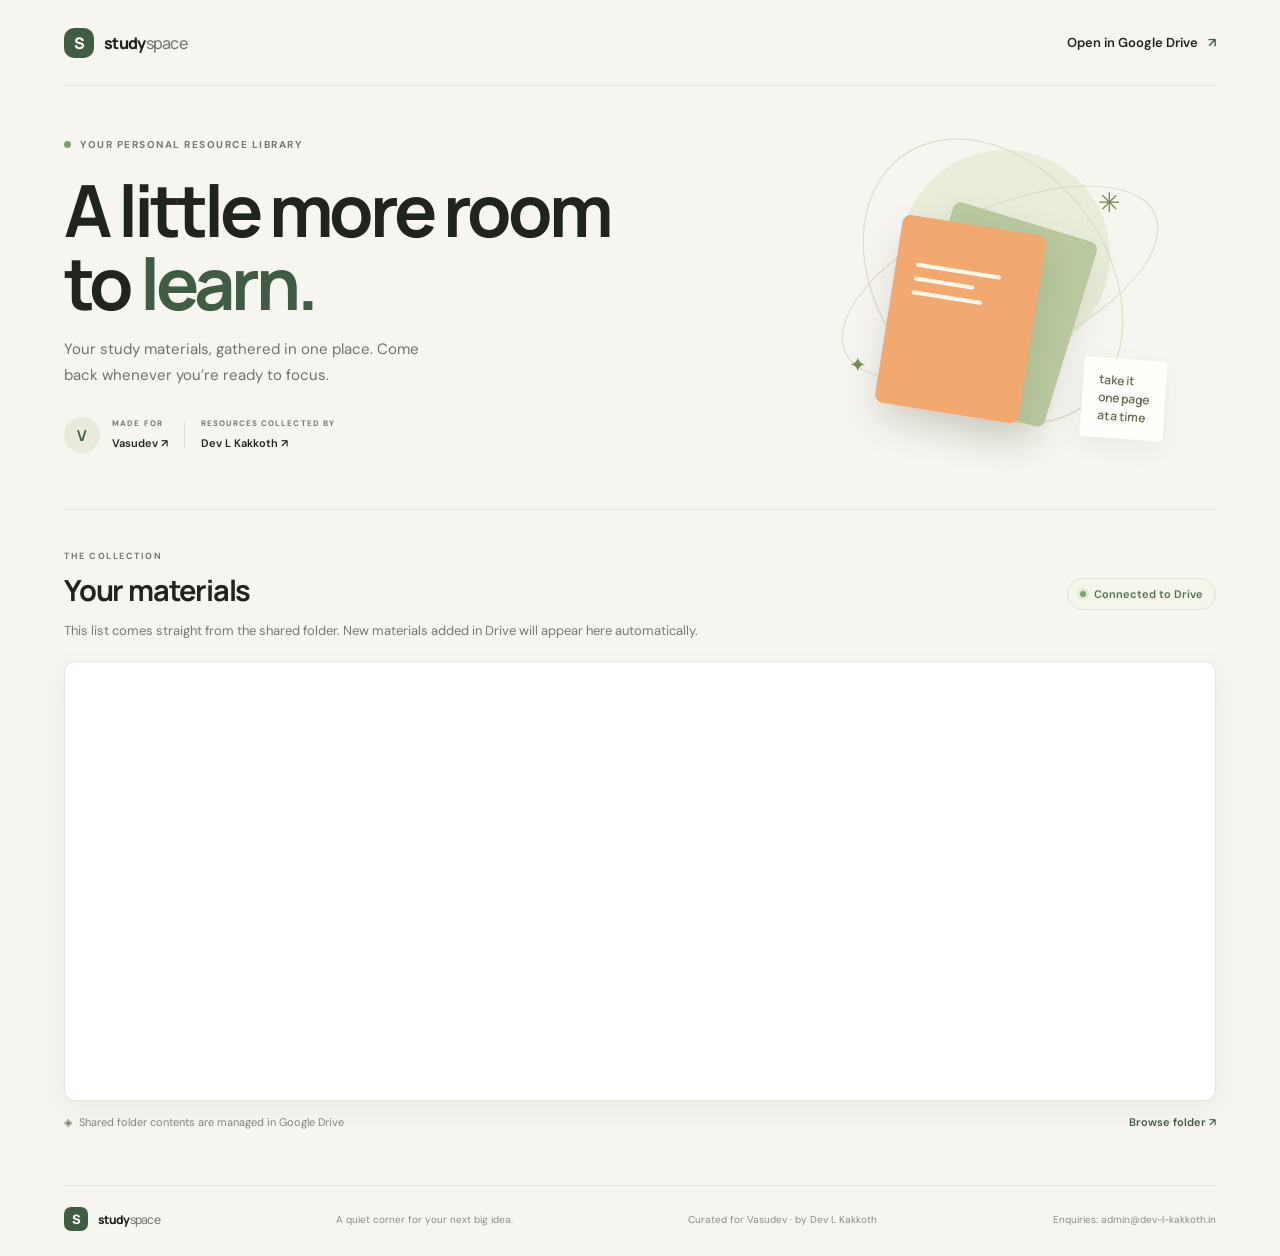
==== commit 8a4cea0d: "Link Vasudev and add enquiries contact" ====
--- a/index.html
+++ b/index.html
@@ -24,7 +24,7 @@
           <div class="eyebrow"><span class="eyebrow-dot"></span> YOUR PERSONAL RESOURCE LIBRARY</div>
           <h1>A little more room<br>to <span>learn.</span></h1>
           <p class="intro">Your study materials, gathered in one place. Come back whenever you’re ready to focus.</p>
-          <div class="byline"><div class="avatar">V</div><div><span class="byline-label">MADE FOR</span><strong>Vasudev</strong></div><span class="byline-divider"></span><div><span class="byline-label">RESOURCES COLLECTED BY</span><strong><a href="https://devlkakkoth.in" target="_blank" rel="noreferrer">Dev L Kakkoth ↗</a></strong></div></div>
+          <div class="byline"><div class="avatar">V</div><div><span class="byline-label">MADE FOR</span><strong><a href="https://vasudevonden.in" target="_blank" rel="noreferrer">Vasudev ↗</a></strong></div><span class="byline-divider"></span><div><span class="byline-label">RESOURCES COLLECTED BY</span><strong><a href="https://devlkakkoth.in" target="_blank" rel="noreferrer">Dev L Kakkoth ↗</a></strong></div></div>
         </div>
         <div class="hero-art" aria-hidden="true"><div class="sun"></div><div class="orbit orbit-one"></div><div class="orbit orbit-two"></div><div class="book book-back"></div><div class="book book-front"><span></span><span></span><span></span></div><div class="sparkle sparkle-one">✳</div><div class="sparkle sparkle-two">✦</div><div class="art-note">take it<br>one page<br>at a time</div></div>
       </section>
@@ -36,7 +36,7 @@
         <div class="library-foot"><span><span class="lock-icon">◈</span> Shared folder contents are managed in Google Drive</span><a href="https://drive.google.com/drive/folders/1Q37NR6FS7buumV18U5kVB9_10embkofm" target="_blank" rel="noreferrer">Browse folder ↗</a></div>
       </section>
     </main>
-    <footer><a class="brand footer-brand" href="#top"><span class="brand-mark">S</span><span>study<span class="brand-light">space</span></span></a><span>A quiet corner for your next big idea.</span><span>Curated for Vasudev · by <a href="https://devlkakkoth.in" target="_blank" rel="noreferrer">Dev L Kakkoth</a></span></footer>
+    <footer><a class="brand footer-brand" href="#top"><span class="brand-mark">S</span><span>study<span class="brand-light">space</span></span></a><span>A quiet corner for your next big idea.</span><span>Curated for Vasudev · by <a href="https://devlkakkoth.in" target="_blank" rel="noreferrer">Dev L Kakkoth</a></span><span>Enquiries: <a href="mailto:admin@dev-l-kakkoth.in">admin@dev-l-kakkoth.in</a></span></footer>
   </div>
 </body>
 </html>
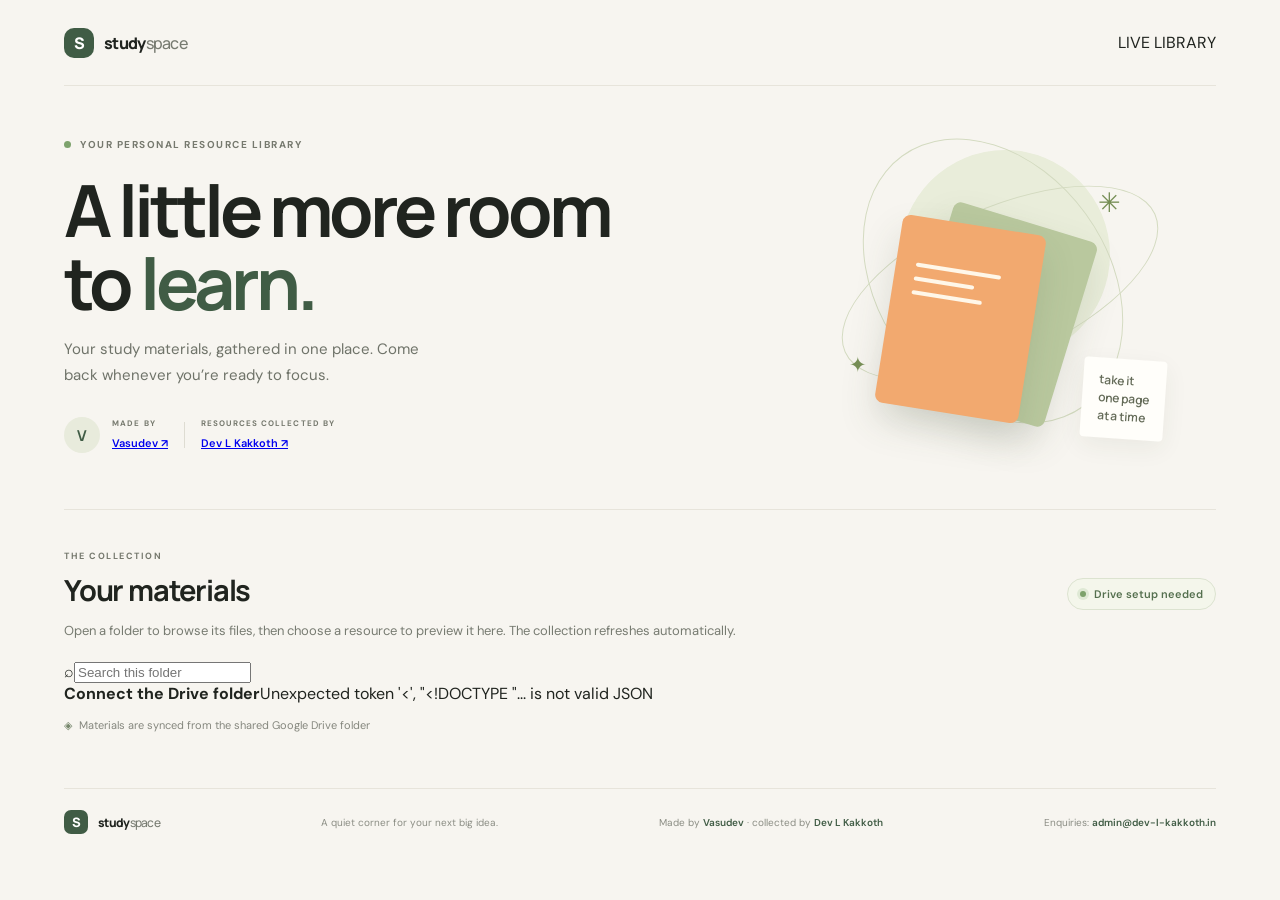
==== commit e74239ef: "Browse Drive subjects inside the site" ====
--- a/index.html
+++ b/index.html
@@ -4,40 +4,33 @@
   <meta charset="utf-8" />
   <meta name="viewport" content="width=device-width, initial-scale=1" />
   <meta name="theme-color" content="#f7f5f0" />
-  <meta name="description" content="A live collection of study materials for Vasudev, collected by Dev L Kakkoth." />
+  <meta name="description" content="Study materials for Vasudev, collected by Dev L Kakkoth." />
   <title>Study Space — Vasudev</title>
-  <link rel="preconnect" href="https://fonts.googleapis.com">
-  <link rel="preconnect" href="https://fonts.gstatic.com" crossorigin>
+  <link rel="preconnect" href="https://fonts.googleapis.com"><link rel="preconnect" href="https://fonts.gstatic.com" crossorigin>
   <link href="https://fonts.googleapis.com/css2?family=DM+Sans:wght@400;500;600;700&family=Manrope:wght@400;500;600;700;800&display=swap" rel="stylesheet">
   <link rel="stylesheet" href="/styles.css" />
 </head>
 <body>
   <div class="page-shell">
-    <header class="topbar">
-      <a class="brand" href="#top" aria-label="Study Space home"><span class="brand-mark">S</span><span>study<span class="brand-light">space</span></span></a>
-      <a class="drive-link" href="https://drive.google.com/drive/folders/1Q37NR6FS7buumV18U5kVB9_10embkofm" target="_blank" rel="noreferrer">Open in Google Drive <span aria-hidden="true">↗</span></a>
-    </header>
-
+    <header class="topbar"><a class="brand" href="#top" aria-label="Study Space home"><span class="brand-mark">S</span><span>study<span class="brand-light">space</span></span></a><span class="live-label"><i></i> LIVE LIBRARY</span></header>
     <main id="top">
       <section class="hero">
-        <div class="hero-copy">
-          <div class="eyebrow"><span class="eyebrow-dot"></span> YOUR PERSONAL RESOURCE LIBRARY</div>
-          <h1>A little more room<br>to <span>learn.</span></h1>
-          <p class="intro">Your study materials, gathered in one place. Come back whenever you’re ready to focus.</p>
-          <div class="byline"><div class="avatar">V</div><div><span class="byline-label">MADE FOR</span><strong><a href="https://vasudevonden.in" target="_blank" rel="noreferrer">Vasudev ↗</a></strong></div><span class="byline-divider"></span><div><span class="byline-label">RESOURCES COLLECTED BY</span><strong><a href="https://devlkakkoth.in" target="_blank" rel="noreferrer">Dev L Kakkoth ↗</a></strong></div></div>
+        <div class="hero-copy"><div class="eyebrow"><span class="eyebrow-dot"></span> YOUR PERSONAL RESOURCE LIBRARY</div><h1>A little more room<br>to <span>learn.</span></h1><p class="intro">Your study materials, gathered in one place. Come back whenever you’re ready to focus.</p>
+          <div class="byline"><div class="avatar">V</div><div><span class="byline-label">MADE BY</span><strong><a href="https://vasudevonden.in" target="_blank" rel="noreferrer">Vasudev ↗</a></strong></div><span class="byline-divider"></span><div><span class="byline-label">RESOURCES COLLECTED BY</span><strong><a href="https://devlkakkoth.in" target="_blank" rel="noreferrer">Dev L Kakkoth ↗</a></strong></div></div>
         </div>
         <div class="hero-art" aria-hidden="true"><div class="sun"></div><div class="orbit orbit-one"></div><div class="orbit orbit-two"></div><div class="book book-back"></div><div class="book book-front"><span></span><span></span><span></span></div><div class="sparkle sparkle-one">✳</div><div class="sparkle sparkle-two">✦</div><div class="art-note">take it<br>one page<br>at a time</div></div>
       </section>
-
-      <section class="library" aria-labelledby="library-title">
-        <div class="section-heading"><div><div class="section-kicker">THE COLLECTION</div><h2 id="library-title">Your materials</h2></div><div class="sync-pill"><span class="pulse"></span> Connected to Drive</div></div>
-        <p class="section-description">This list comes straight from the shared folder. New materials added in Drive will appear here automatically.</p>
-        <div class="drive-frame"><iframe title="Vasudev's study materials from Google Drive" src="https://drive.google.com/embeddedfolderview?id=1Q37NR6FS7buumV18U5kVB9_10embkofm#list" loading="lazy" referrerpolicy="no-referrer-when-downgrade" allow="clipboard-read; clipboard-write"></iframe><div class="frame-fallback"><div class="fallback-icon">↗</div><h3>Open your study folder</h3><p>If the folder doesn’t load here, open it directly in Google Drive.</p><a class="button" href="https://drive.google.com/drive/folders/1Q37NR6FS7buumV18U5kVB9_10embkofm" target="_blank" rel="noreferrer">View study materials <span>↗</span></a></div></div>
-        <div class="library-foot"><span><span class="lock-icon">◈</span> Shared folder contents are managed in Google Drive</span><a href="https://drive.google.com/drive/folders/1Q37NR6FS7buumV18U5kVB9_10embkofm" target="_blank" rel="noreferrer">Browse folder ↗</a></div>
+      <section class="library" aria-labelledby="library-title"><div class="section-heading"><div><div class="section-kicker">THE COLLECTION</div><h2 id="library-title">Your materials</h2></div><div class="sync-pill"><span class="pulse"></span><span id="sync-label">Connecting to Drive…</span></div></div>
+        <div class="library-controls"><p class="section-description">Open a folder to browse its files, then choose a resource to preview it here. The collection refreshes automatically.</p><label class="search-box"><span>⌕</span><input id="search" type="search" placeholder="Search this folder" aria-label="Search materials"></label></div>
+        <nav id="breadcrumbs" class="breadcrumbs" aria-label="Folder path"></nav>
+        <div id="status" class="status" role="status">Loading your collection…</div><div id="file-list" class="file-list" aria-live="polite"></div>
+        <div class="library-foot"><span><span class="lock-icon">◈</span> Materials are synced from the shared Google Drive folder</span><span id="updated-at"></span></div>
       </section>
     </main>
-    <footer><a class="brand footer-brand" href="#top"><span class="brand-mark">S</span><span>study<span class="brand-light">space</span></span></a><span>A quiet corner for your next big idea.</span><span>Curated for Vasudev · by <a href="https://devlkakkoth.in" target="_blank" rel="noreferrer">Dev L Kakkoth</a></span><span>Enquiries: <a href="mailto:admin@dev-l-kakkoth.in">admin@dev-l-kakkoth.in</a></span></footer>
+    <footer><a class="brand footer-brand" href="#top"><span class="brand-mark">S</span><span>study<span class="brand-light">space</span></span></a><span>A quiet corner for your next big idea.</span><span>Made by <a href="https://vasudevonden.in" target="_blank" rel="noreferrer">Vasudev</a> · collected by <a href="https://devlkakkoth.in" target="_blank" rel="noreferrer">Dev L Kakkoth</a></span><span>Enquiries: <a href="mailto:admin@dev-l-kakkoth.in">admin@dev-l-kakkoth.in</a></span></footer>
   </div>
+  <dialog id="preview" class="preview"><div class="preview-bar"><div><span class="preview-kicker">RESOURCE PREVIEW</span><h2 id="preview-title">Material</h2></div><button id="close-preview" class="close-button" aria-label="Close preview">×</button></div><iframe id="preview-frame" title="Study material preview" allow="autoplay"></iframe><pre id="text-preview" hidden></pre><div class="preview-foot"><span>Previewing inside Study Space</span><a id="open-drive" target="_blank" rel="noreferrer">Open source ↗</a></div></dialog>
+  <script src="/app.js" defer></script>
 </body>
 </html>
 
--- a/styles.css
+++ b/styles.css
@@ -1,6 +1,6 @@
 :root{--ink:#20241f;--muted:#777b71;--paper:#f7f5f0;--white:#fffefa;--green:#405c45;--lime:#cadc88;--line:#e7e4db}*{box-sizing:border-box}html{scroll-behavior:smooth}body{margin:0;background:var(--paper);color:var(--ink);font-family:'DM Sans',sans-serif;-webkit-font-smoothing:antialiased}.page-shell{max-width:1280px;margin:auto;padding:0 64px}.topbar{height:86px;display:flex;align-items:center;justify-content:space-between;border-bottom:1px solid var(--line)}.brand{display:inline-flex;align-items:center;gap:10px;color:var(--ink);font-family:Manrope,sans-serif;font-size:16px;font-weight:800;text-decoration:none;letter-spacing:-.7px}.brand-mark{width:30px;height:30px;border-radius:10px;background:var(--green);color:#fff;display:grid;place-items:center;font-size:16px}.brand-light{font-weight:500;color:#777b71}.drive-link{color:var(--ink);font-size:13px;text-decoration:none;font-weight:600}.drive-link span{padding-left:7px;color:var(--green)}.hero{min-height:410px;display:flex;align-items:center;justify-content:space-between;position:relative;overflow:hidden}.hero-copy{padding:52px 0 56px;position:relative;z-index:1}.eyebrow,.section-kicker,.byline-label{font-size:10px;font-weight:700;letter-spacing:1.5px;color:#76796e}.eyebrow{display:flex;align-items:center;gap:9px}.eyebrow-dot,.pulse{width:7px;height:7px;border-radius:50%;background:#7da26c}.hero h1{font:700 clamp(46px,6vw,72px)/1.02 Manrope,sans-serif;letter-spacing:-4px;margin:22px 0 16px}.hero h1 span{color:var(--green)}.intro{font-size:15px;line-height:1.75;color:#6f7369;max-width:390px;margin:0}.byline{margin-top:29px;display:flex;align-items:center;gap:12px}.avatar{width:36px;height:36px;border-radius:50%;background:#e8ebdc;color:var(--green);display:grid;place-items:center;font:700 15px Manrope}.byline-label{display:block;font-size:8px;letter-spacing:1.1px;margin-bottom:3px}.byline strong{font-size:11px;font-weight:600}.byline-divider{height:26px;width:1px;background:#dedcd2;margin:0 4px}.hero-art{width:390px;height:340px;position:absolute;right:4%;top:36px}.sun{position:absolute;width:210px;height:210px;border-radius:50%;background:#e9edda;right:60px;top:28px}.orbit{position:absolute;border:1px solid #d4dbc1;border-radius:50%;transform:rotate(-24deg)}.orbit-one{width:340px;height:150px;right:0;top:86px}.orbit-two{width:310px;height:230px;right:22px;top:44px;transform:rotate(54deg)}.book{position:absolute;transform:rotate(9deg);border-radius:8px;box-shadow:0 18px 36px #44513525}.book-back{width:150px;height:193px;background:#b9c89e;right:96px;top:96px;transform:rotate(17deg)}.book-front{width:145px;height:190px;background:#f2a96f;right:137px;top:102px;padding:46px 20px}.book-front span{display:block;height:4px;background:#fff7e9;border-radius:2px;margin-bottom:10px;width:82%}.book-front span:nth-child(2){width:58%}.book-front span:nth-child(3){width:68%}.sparkle{position:absolute;color:#758d54}.sparkle-one{font-size:27px;right:49px;top:63px}.sparkle-two{font-size:21px;right:303px;top:229px}.art-note{position:absolute;right:5px;bottom:23px;background:#fffefa;padding:13px 16px;border-radius:4px;box-shadow:0 8px 25px #30381c10;font:600 12px/1.5 Manrope;color:#646b58;transform:rotate(4deg)}.library{border-top:1px solid var(--line);padding:40px 0 56px}.section-heading{display:flex;align-items:end;justify-content:space-between}.section-kicker{font-size:9px}.section-heading h2{font:700 29px Manrope,sans-serif;letter-spacing:-1.2px;margin:8px 0 0}.sync-pill{border:1px solid #dce3d0;border-radius:20px;padding:8px 12px;display:flex;align-items:center;gap:8px;color:#55704f;font-size:11px;font-weight:600;background:#f4f6eb}.pulse{width:6px;height:6px;box-shadow:0 0 0 3px #dfe9d5}.section-description{color:#777b71;font-size:13px;margin:12px 0 22px}.drive-frame{width:100%;height:440px;position:relative;background:var(--white);border:1px solid #e7e4dc;border-radius:12px;overflow:hidden;box-shadow:0 8px 28px #363c2510}.drive-frame iframe{width:100%;height:100%;border:0;background:white}.frame-fallback{display:none;position:absolute;inset:0;background:#fffefa;align-items:center;justify-content:center;flex-direction:column;text-align:center;padding:24px}.fallback-icon{width:44px;height:44px;border-radius:14px;background:#edf0e3;color:var(--green);display:grid;place-items:center;font-size:20px}.frame-fallback h3{font:700 20px Manrope;margin:16px 0 6px}.frame-fallback p{font-size:13px;color:var(--muted);margin:0 0 18px}.button{border-radius:7px;background:var(--green);color:white;padding:12px 16px;text-decoration:none;font-size:12px;font-weight:600}.button span{padding-left:8px}.library-foot{display:flex;justify-content:space-between;align-items:center;color:#85877e;font-size:11px;margin-top:14px}.library-foot a{color:var(--green);text-decoration:none;font-weight:600}.lock-icon{color:#75866b;margin-right:4px}footer{border-top:1px solid var(--line);padding:21px 0 25px;display:flex;align-items:center;justify-content:space-between;color:#8b8d84;font-size:10px}.footer-brand{font-size:12px}.footer-brand .brand-mark{width:24px;height:24px;border-radius:7px;font-size:13px}
 @media(max-width:800px){.page-shell{padding:0 25px}.hero{min-height:370px}.hero-art{right:-120px;opacity:.42}.hero-copy{max-width:430px}.hero h1{font-size:60px}.drive-frame{height:420px}}
 @media(max-width:520px){.page-shell{padding:0 19px}.topbar{height:70px}.brand{font-size:14px}.drive-link{font-size:11px}.hero{min-height:425px;align-items:flex-start}.hero-copy{padding-top:52px}.hero h1{font-size:54px;letter-spacing:-3px}.intro{font-size:14px;max-width:310px}.hero-art{width:290px;right:-143px;top:105px;opacity:.27;transform:scale(.83);transform-origin:top left}.byline{gap:9px}.byline-divider{margin:0 1px}.byline strong{font-size:10px}.byline-label{font-size:7px}.library{padding-top:29px}.section-heading h2{font-size:25px}.sync-pill{font-size:9px;padding:7px 9px}.section-description{font-size:12px;line-height:1.6}.drive-frame{height:400px;border-radius:9px}.library-foot{font-size:9px}.library-foot a{font-size:10px}footer{gap:12px;flex-wrap:wrap}footer>span:nth-child(2){display:none}}
-.file-info strong,.byline a,footer a{color:inherit;text-decoration:none}.byline a:hover,footer a:hover{color:var(--green);text-decoration:underline}.live-label{font-size:10px;letter-spacing:1.2px;font-weight:700;color:#64745c;display:flex;align-items:center;gap:8px}.live-label i{display:block;width:7px;height:7px;border-radius:50%;background:#7da26c}.library-controls{display:flex;align-items:center;justify-content:space-between;gap:20px}.library-controls .section-description{margin:12px 0 19px}.search-box{height:38px;width:min(250px,40%);border:1px solid #e1dfd6;background:#fffefa;border-radius:7px;display:flex;align-items:center;padding:0 11px;gap:8px;color:#85877e}.search-box span{font-size:21px;line-height:1}.search-box input{border:0;outline:0;background:transparent;width:100%;font:12px 'DM Sans',sans-serif;color:var(--ink)}.status{min-height:145px;background:#fffefa;border:1px solid #e7e4dc;border-radius:10px;display:flex;flex-direction:column;align-items:center;justify-content:center;gap:8px;color:#777b71;font-size:13px;text-align:center;padding:24px}.status[hidden]{display:none}.status strong{font:700 16px Manrope;color:var(--ink)}.status span{max-width:440px;line-height:1.6}.file-list{display:grid;grid-template-columns:repeat(2,minmax(0,1fr));gap:10px}.file-card{min-width:0;min-height:77px;text-align:left;display:flex;align-items:center;gap:13px;padding:13px;background:#fffefa;border:1px solid #e7e4dc;border-radius:9px;cursor:pointer;color:var(--ink);transition:border-color .15s,transform .15s,box-shadow .15s;font-family:inherit}.file-card:hover{border-color:#aab89a;transform:translateY(-1px);box-shadow:0 6px 16px #363c250c}.file-icon{flex:0 0 40px;height:44px;border-radius:7px;display:grid;place-items:center;font-size:9px;font-weight:700;letter-spacing:.3px;background:#f4e9e0;color:#a45d3e}.file-icon.docs{background:#e8eef7;color:#5172a4}.file-icon.sheets{background:#e7f0e5;color:#5b8051}.file-icon.slides{background:#f7ede0;color:#a8773e}.file-icon.image{background:#eee9f5;color:#7964a0}.file-icon.folder{background:#f4f0df;color:#95804b}.file-icon.other{background:#eeeee9;color:#73766b}.file-info{min-width:0;flex:1}.file-info strong{display:block;overflow:hidden;text-overflow:ellipsis;white-space:nowrap;font-size:12px;font-weight:600}.file-info small{display:block;margin-top:6px;color:#8a8d83;font-size:10px}.file-action{font-size:10px;color:#66745c;white-space:nowrap;font-weight:600}.file-action b{font-size:13px;margin-left:3px}.preview{padding:0;width:min(1000px,calc(100vw - 32px));height:min(760px,calc(100vh - 32px));max-width:none;max-height:none;border:0;border-radius:12px;background:#f7f5f0;box-shadow:0 24px 80px #15181155;overflow:hidden}.preview::backdrop{background:#1820189c;backdrop-filter:blur(3px)}.preview-bar{height:68px;padding:0 20px;display:flex;justify-content:space-between;align-items:center;background:#fffefa;border-bottom:1px solid var(--line)}.preview-bar h2{font:700 15px Manrope;margin:3px 0 0;max-width:min(75vw,750px);overflow:hidden;text-overflow:ellipsis;white-space:nowrap}.preview-kicker{font-size:8px;font-weight:700;letter-spacing:1.2px;color:#82867b}.close-button{border:0;background:#f1f0e9;color:#555a50;border-radius:50%;width:34px;height:34px;font-size:24px;cursor:pointer}.preview iframe{display:block;border:0;background:#ecebe6;width:100%;height:calc(100% - 112px)}.preview-foot{height:44px;display:flex;align-items:center;justify-content:space-between;padding:0 16px;color:#85877e;font-size:10px}.preview-foot a{color:var(--green);font-weight:600;text-decoration:none}@media(max-width:650px){.file-list{grid-template-columns:1fr}.library-controls{align-items:flex-start;flex-direction:column;gap:0}.search-box{width:100%;margin-bottom:14px}.file-action{font-size:9px}.preview{height:calc(100vh - 20px);width:calc(100vw - 20px)}.preview-bar{padding:0 13px}.library-foot{gap:12px;align-items:flex-start;flex-direction:column}}
-#text-preview{margin:0;padding:24px;height:calc(100% - 112px);overflow:auto;white-space:pre-wrap;overflow-wrap:anywhere;text-align:left;background:#171a17;color:#e7eadf;font:13px/1.65 ui-monospace,SFMono-Regular,Consolas,monospace}#text-preview[hidden],#preview-frame[hidden]{display:none}
 
+
+footer a{color:var(--green);text-decoration:none;font-weight:600}footer a:hover{text-decoration:underline}
